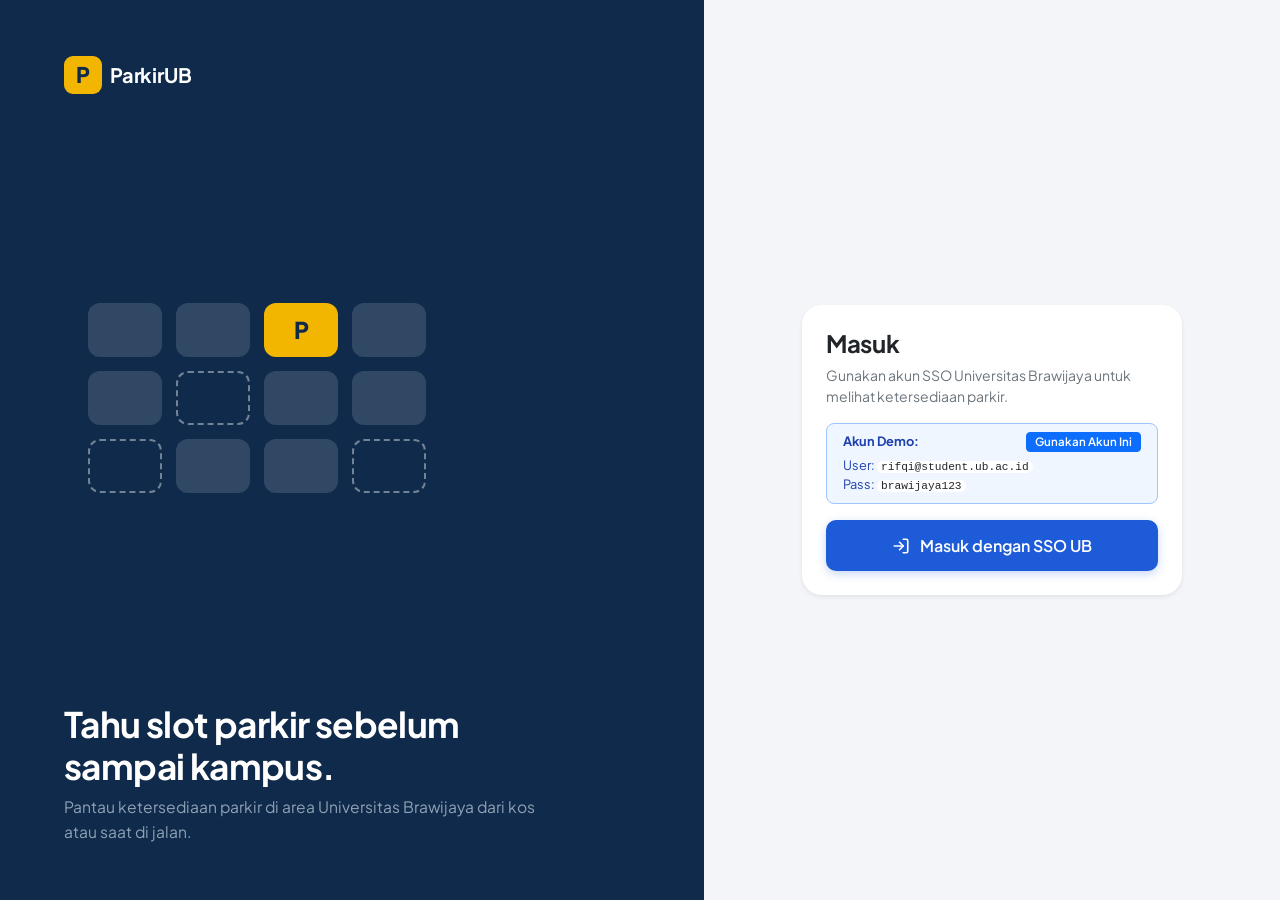
==== index.html @ c6889c24 "feat: first" ====
<!DOCTYPE html>
<html lang="id">
<head>
  <meta charset="UTF-8">
  <meta name="viewport" content="width=device-width, initial-scale=1.0">
  <title>ParkirUB - Pantau Slot Parkir Universitas Brawijaya</title>

  <!-- Google Fonts: Plus Jakarta Sans -->
  <link rel="preconnect" href="https://fonts.googleapis.com">
  <link rel="preconnect" href="https://fonts.gstatic.com" crossorigin>
  <link href="https://fonts.googleapis.com/css2?family=Plus+Jakarta+Sans:wght@400;500;600;700;800&display=swap" rel="stylesheet">

  <!-- Bootstrap 5.3.3 CSS -->
  <link href="https://cdn.jsdelivr.net/npm/bootstrap@5.3.3/dist/css/bootstrap.min.css" rel="stylesheet">

  <!-- CSS Khusus Halaman Login -->
  <link rel="stylesheet" href="css/login.css">
</head>
<body>

  <main class="login-wrapper">
    
    <!-- SISI KIRI (Branding, Grid Parkir, Tagline) -->
    <section class="left-panel">
      
      <!-- Logo Brand -->
      <div class="d-inline-flex align-items-center gap-2 user-select-none">
        <div style="width: 38px; height: 38px; background-color: #F2B601; color: #0F2A4A; border-radius: 9px; display: flex; align-items: center; justify-content: center; font-weight: 800; font-size: 1.35rem;">
          P
        </div>
        <span class="fs-5 fw-bold text-white" style="letter-spacing: -0.2px;">ParkirUB</span>
      </div>

      <!-- Ilustrasi Grid Tempat Parkir (3 Baris x 4 Kolom) -->
      <div class="d-flex align-items-center justify-content-center justify-content-lg-start my-4 ps-lg-4">
        <div class="parking-grid">
          <!-- Baris 1: Terisi, Terisi, Kuning 'P', Terisi -->
          <div class="parking-box solid"></div>
          <div class="parking-box solid"></div>
          <div class="parking-box yellow">P</div>
          <div class="parking-box solid"></div>

          <!-- Baris 2: Terisi, Kosong (Dashed), Terisi, Terisi -->
          <div class="parking-box solid"></div>
          <div class="parking-box dashed" title="Slot Kosong (Tersedia)"></div>
          <div class="parking-box solid"></div>
          <div class="parking-box solid"></div>

          <!-- Baris 3: Kosong (Dashed), Terisi, Terisi, Kosong (Dashed) -->
          <div class="parking-box dashed" title="Slot Kosong (Tersedia)"></div>
          <div class="parking-box solid"></div>
          <div class="parking-box solid"></div>
          <div class="parking-box dashed" title="Slot Kosong (Tersedia)"></div>
        </div>
      </div>

      <!-- Teks Informasi Bawah -->
      <div style="max-width: 480px;">
        <h1 class="fw-bold text-white mb-2" style="font-size: 2.2rem; line-height: 1.2; letter-spacing: -0.6px;">
          Tahu slot parkir sebelum<br class="d-none d-sm-inline"> sampai kampus.
        </h1>
        <p class="mb-0" style="color: #8FA1B4; font-size: 0.98rem; line-height: 1.55;">
          Pantau ketersediaan parkir di area Universitas Brawijaya dari kos atau saat di jalan.
        </p>
      </div>

    </section>

    <!-- SISI KANAN (Card Masuk SSO) -->
    <section class="right-panel">
      <div class="card border-0 shadow-sm p-4 p-sm-4" style="border-radius: 20px; max-width: 380px; width: 100%;">
        <h2 class="fw-bold text-dark mb-2" style="font-size: 1.5rem; letter-spacing: -0.3px;">Masuk</h2>
        <p class="text-secondary small mb-3" style="line-height: 1.5;">
          Gunakan akun SSO Universitas Brawijaya untuk melihat ketersediaan parkir.
        </p>
        
        <!-- Info Akun Demo (Praktis untuk Uji Coba) -->
        <div class="p-2 px-3 rounded-3 mb-3 border border-primary-subtle" style="background-color: #EFF6FF; font-size: 0.8rem; color: #1E40AF;">
          <div class="d-flex justify-content-between align-items-center mb-1">
            <strong>Akun Demo:</strong>
            <button type="button" class="btn btn-sm btn-primary py-0 px-2 fw-semibold" style="font-size: 0.72rem;" id="btnQuickDemo">Gunakan Akun Ini</button>
          </div>
          <div>User: <code class="px-1 rounded bg-white text-dark">rifqi@student.ub.ac.id</code></div>
          <div>Pass: <code class="px-1 rounded bg-white text-dark">brawijaya123</code></div>
        </div>

        <button type="button" class="btn-sso" id="btnSsoLogin">
          <!-- Icon Sign In (->]) -->
          <svg width="18" height="18" viewBox="0 0 24 24" fill="none" stroke="currentColor" stroke-width="2.2" stroke-linecap="round" stroke-linejoin="round">
            <path d="M15 3h4a2 2 0 0 1 2 2v14a2 2 0 0 1-2 2h-4"></path>
            <polyline points="10 17 15 12 10 7"></polyline>
            <line x1="15" y1="12" x2="3" y2="12"></line>
          </svg>
          <span>Masuk dengan SSO UB</span>
        </button>
      </div>
    </section>

  </main>

  <!-- Modal Interaktif Simulasi SSO UB -->
  <div class="modal fade" id="ssoModal" tabindex="-1" aria-labelledby="ssoModalLabel" aria-hidden="true">
    <div class="modal-dialog modal-dialog-centered">
      <div class="modal-content border-0 shadow" style="border-radius: 18px;">
        <div class="modal-header border-0 pb-0 flex-column align-items-start">
          <span class="badge rounded-pill text-bg-info text-dark fw-bold mb-1" style="font-size: 0.72rem; letter-spacing: 0.5px;">SSO UNIVERSITAS BRAWIJAYA</span>
          <h5 class="modal-title fw-bold text-dark" id="ssoModalLabel">Masuk dengan Akun UB</h5>
          <p class="text-muted small mb-0">Silakan masukkan kredensial Single Sign-On Anda</p>
        </div>
        <div class="modal-body pt-3">
          
          <div class="p-2 px-3 rounded-3 mb-3 border border-primary-subtle" style="background-color: #EFF6FF; font-size: 0.8rem; color: #1E40AF;">
            <div class="d-flex justify-content-between align-items-center">
              <span>Akun Demo: <code>rifqi@student.ub.ac.id</code> / <code>brawijaya123</code></span>
              <button type="button" class="btn btn-sm btn-primary py-0 px-2 fw-semibold" style="font-size: 0.72rem;" id="btnAutoFillModal">Isi Otomatis</button>
            </div>
          </div>

          <form id="ssoLoginForm">
            <div class="mb-3">
              <label for="ssoUsername" class="form-label small fw-semibold text-secondary">NIM / Email Mahasiswa</label>
              <input type="text" class="form-control rounded-3" id="ssoUsername" placeholder="Contoh: 21515020... / nama@student.ub.ac.id" required>
            </div>

            <div class="mb-3">
              <label for="ssoPassword" class="form-label small fw-semibold text-secondary">Kata Sandi</label>
              <input type="password" class="form-control rounded-3" id="ssoPassword" placeholder="Masukkan kata sandi SSO" required>
            </div>

            <div class="d-flex justify-content-between align-items-center mb-3">
              <div class="form-check">
                <input class="form-check-input" type="checkbox" id="rememberMe" checked>
                <label class="form-check-label small text-secondary" for="rememberMe">Ingat sesi saya</label>
              </div>
              <a href="#" class="small text-decoration-none text-primary" onclick="alert('Untuk kendala akun SSO, silakan hubungi Helpdesk TIK UB.'); return false;">Lupa kata sandi?</a>
            </div>

            <button type="submit" class="btn-sso w-100" id="btnSubmitLogin">
              <svg width="18" height="18" viewBox="0 0 24 24" fill="none" stroke="currentColor" stroke-width="2.2" stroke-linecap="round" stroke-linejoin="round">
                <path d="M15 3h4a2 2 0 0 1 2 2v14a2 2 0 0 1-2 2h-4"></path>
                <polyline points="10 17 15 12 10 7"></polyline>
                <line x1="15" y1="12" x2="3" y2="12"></line>
              </svg>
              <span>Verifikasi & Masuk ke Dashboard</span>
            </button>

            <!-- Feedback Alert -->
            <div id="loginAlert" class="alert d-none mt-3 mb-0" role="alert"></div>
          </form>
        </div>
      </div>
    </div>
  </div>

  <!-- Bootstrap 5.3.3 JS Bundle -->
  <script src="https://cdn.jsdelivr.net/npm/bootstrap@5.3.3/dist/js/bootstrap.bundle.min.js"></script>

  <!-- Custom JavaScript -->
  <script src="js/script.js"></script>
</body>
</html>
---- css/login.css ----
/* ==========================================================================
   UBParkir - Login Page Style (login.css)
   Khusus Halaman Index / Login SSO
   ========================================================================== */

:root {
  --primary-navy: #0F2A4A;
  --bg-light: #F3F5F8;
  --accent-yellow: #F2B601;
  --btn-blue: #1E5BD8;
  --btn-blue-hover: #1748af;
  --slot-solid: #314864;
  --slot-dashed: rgba(255, 255, 255, 0.42);
}

body {
  font-family: 'Plus Jakarta Sans', sans-serif;
  background-color: var(--bg-light);
  margin: 0;
  min-height: 100vh;
}

/* Layout Split-Screen 55% / 45% */
.login-wrapper {
  display: flex;
  min-height: 100vh;
}

.left-panel {
  flex: 0 0 55%;
  max-width: 55%;
  background-color: var(--primary-navy);
  color: #ffffff;
  display: flex;
  flex-direction: column;
  justify-content: space-between;
  padding: 3.5rem 4rem;
}

.right-panel {
  flex: 0 0 45%;
  max-width: 45%;
  background-color: var(--bg-light);
  display: flex;
  align-items: center;
  justify-content: center;
  padding: 2.5rem 1.5rem;
}

/* Grid Matriks Slot Parkir */
.parking-grid {
  display: grid;
  grid-template-columns: repeat(4, 74px);
  grid-template-rows: repeat(3, 54px);
  gap: 14px;
}

.parking-box {
  border-radius: 12px;
  display: flex;
  align-items: center;
  justify-content: center;
  transition: transform 0.2s ease;
  user-select: none;
}

.parking-box.solid {
  background-color: var(--slot-solid);
}

.parking-box.dashed {
  background-color: transparent;
  border: 2px dashed var(--slot-dashed);
  cursor: pointer;
}

.parking-box.dashed:hover {
  border-color: #ffffff;
  background-color: rgba(255, 255, 255, 0.08);
  transform: translateY(-2px);
}

.parking-box.yellow {
  background-color: var(--accent-yellow);
  color: #0F2A4A;
  font-weight: 800;
  font-size: 1.45rem;
}

/* Tombol Masuk SSO */
.btn-sso {
  background-color: var(--btn-blue);
  color: #ffffff;
  border: none;
  border-radius: 10px;
  padding: 0.85rem 1.25rem;
  font-weight: 600;
  display: flex;
  align-items: center;
  justify-content: center;
  gap: 0.65rem;
  width: 100%;
  transition: all 0.2s ease;
  box-shadow: 0 3px 10px rgba(30, 91, 216, 0.25);
}

.btn-sso:hover {
  background-color: var(--btn-blue-hover);
  color: #ffffff;
  transform: translateY(-1px);
}

/* Responsive Mobile & Tablet */
@media (max-width: 991.98px) {
  .login-wrapper {
    flex-direction: column;
  }
  .left-panel, .right-panel {
    flex: 0 0 100%;
    max-width: 100%;
    padding: 2.5rem 1.5rem;
  }
  .parking-grid {
    margin: 2rem auto;
  }
}
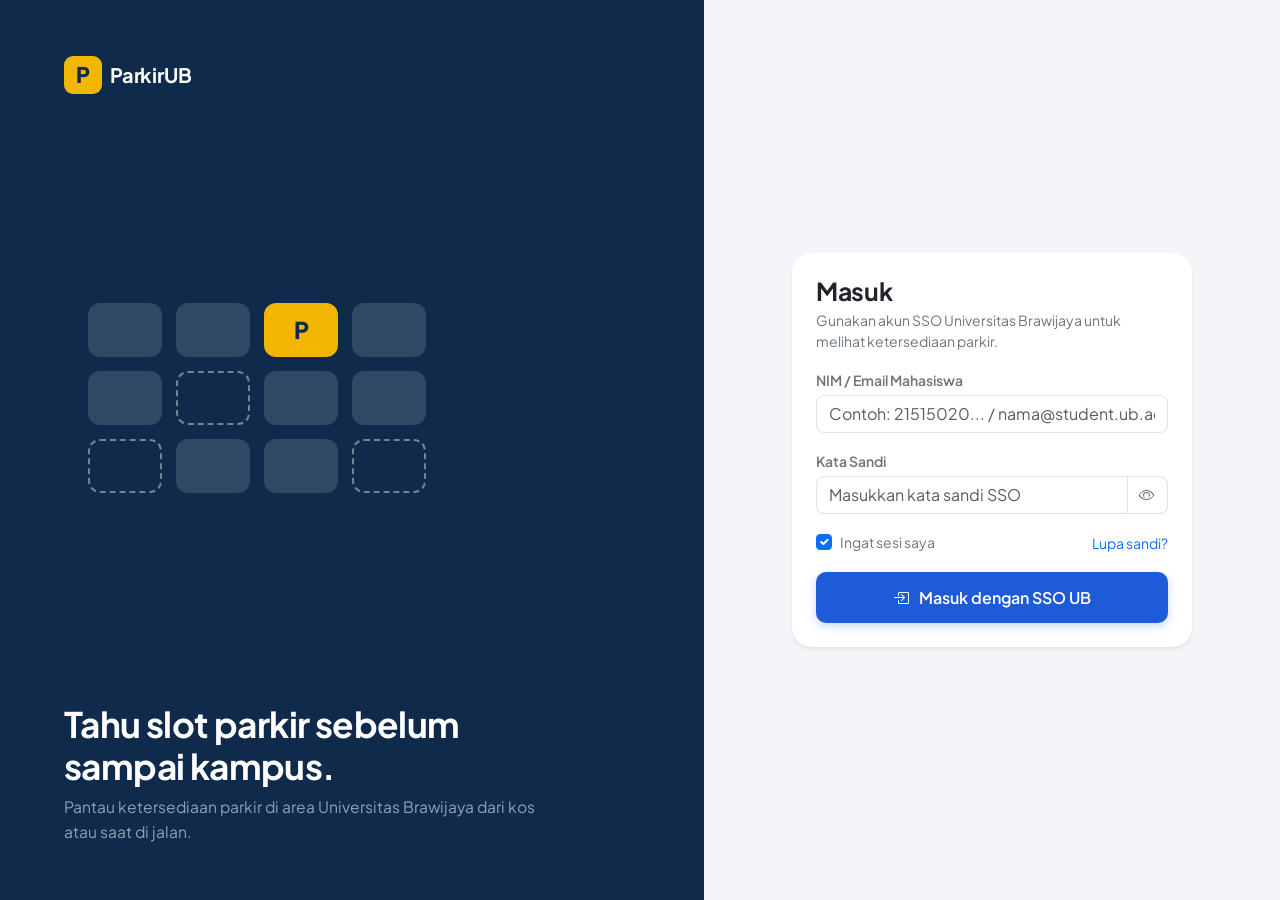
==== commit 756a5354: "icon fix" ====
--- a/index.html
+++ b/index.html
@@ -5,25 +5,23 @@
   <meta name="viewport" content="width=device-width, initial-scale=1.0">
   <title>ParkirUB - Pantau Slot Parkir Universitas Brawijaya</title>
 
-  <!-- Google Fonts: Plus Jakarta Sans -->
+  <link rel="icon" type="image/svg+xml" href="favicon.svg">
+
   <link rel="preconnect" href="https://fonts.googleapis.com">
   <link rel="preconnect" href="https://fonts.gstatic.com" crossorigin>
   <link href="https://fonts.googleapis.com/css2?family=Plus+Jakarta+Sans:wght@400;500;600;700;800&display=swap" rel="stylesheet">
 
-  <!-- Bootstrap 5.3.3 CSS -->
   <link href="https://cdn.jsdelivr.net/npm/bootstrap@5.3.3/dist/css/bootstrap.min.css" rel="stylesheet">
+  <link rel="stylesheet" href="https://cdn.jsdelivr.net/npm/bootstrap-icons@1.11.3/font/bootstrap-icons.min.css">
 
-  <!-- CSS Khusus Halaman Login -->
   <link rel="stylesheet" href="css/login.css">
 </head>
 <body>
 
   <main class="login-wrapper">
-    
-    <!-- SISI KIRI (Branding, Grid Parkir, Tagline) -->
+
     <section class="left-panel">
-      
-      <!-- Logo Brand -->
+
       <div class="d-inline-flex align-items-center gap-2 user-select-none">
         <div style="width: 38px; height: 38px; background-color: #F2B601; color: #0F2A4A; border-radius: 9px; display: flex; align-items: center; justify-content: center; font-weight: 800; font-size: 1.35rem;">
           P
@@ -31,22 +29,19 @@
         <span class="fs-5 fw-bold text-white" style="letter-spacing: -0.2px;">ParkirUB</span>
       </div>
 
-      <!-- Ilustrasi Grid Tempat Parkir (3 Baris x 4 Kolom) -->
       <div class="d-flex align-items-center justify-content-center justify-content-lg-start my-4 ps-lg-4">
         <div class="parking-grid">
-          <!-- Baris 1: Terisi, Terisi, Kuning 'P', Terisi -->
+
           <div class="parking-box solid"></div>
           <div class="parking-box solid"></div>
           <div class="parking-box yellow">P</div>
           <div class="parking-box solid"></div>
 
-          <!-- Baris 2: Terisi, Kosong (Dashed), Terisi, Terisi -->
           <div class="parking-box solid"></div>
           <div class="parking-box dashed" title="Slot Kosong (Tersedia)"></div>
           <div class="parking-box solid"></div>
           <div class="parking-box solid"></div>
 
-          <!-- Baris 3: Kosong (Dashed), Terisi, Terisi, Kosong (Dashed) -->
           <div class="parking-box dashed" title="Slot Kosong (Tersedia)"></div>
           <div class="parking-box solid"></div>
           <div class="parking-box solid"></div>
@@ -54,7 +49,6 @@
         </div>
       </div>
 
-      <!-- Teks Informasi Bawah -->
       <div style="max-width: 480px;">
         <h1 class="fw-bold text-white mb-2" style="font-size: 2.2rem; line-height: 1.2; letter-spacing: -0.6px;">
           Tahu slot parkir sebelum<br class="d-none d-sm-inline"> sampai kampus.
@@ -66,96 +60,51 @@
 
     </section>
 
-    <!-- SISI KANAN (Card Masuk SSO) -->
     <section class="right-panel">
-      <div class="card border-0 shadow-sm p-4 p-sm-4" style="border-radius: 20px; max-width: 380px; width: 100%;">
-        <h2 class="fw-bold text-dark mb-2" style="font-size: 1.5rem; letter-spacing: -0.3px;">Masuk</h2>
+      <div class="card border-0 shadow-sm p-4" style="border-radius: 20px; max-width: 400px; width: 100%;">
+        <h2 class="fw-bold text-dark mb-1" style="font-size: 1.55rem; letter-spacing: -0.3px;">Masuk</h2>
         <p class="text-secondary small mb-3" style="line-height: 1.5;">
           Gunakan akun SSO Universitas Brawijaya untuk melihat ketersediaan parkir.
         </p>
-        
-        <!-- Info Akun Demo (Praktis untuk Uji Coba) -->
-        <div class="p-2 px-3 rounded-3 mb-3 border border-primary-subtle" style="background-color: #EFF6FF; font-size: 0.8rem; color: #1E40AF;">
-          <div class="d-flex justify-content-between align-items-center mb-1">
-            <strong>Akun Demo:</strong>
-            <button type="button" class="btn btn-sm btn-primary py-0 px-2 fw-semibold" style="font-size: 0.72rem;" id="btnQuickDemo">Gunakan Akun Ini</button>
+
+        <form id="ssoLoginForm">
+          <div class="mb-3">
+            <label for="ssoUsername" class="form-label small fw-semibold text-secondary mb-1">NIM / Email Mahasiswa</label>
+            <input type="text" class="form-control rounded-3" id="ssoUsername" placeholder="Contoh: 21515020... / nama@student.ub.ac.id" required>
           </div>
-          <div>User: <code class="px-1 rounded bg-white text-dark">rifqi@student.ub.ac.id</code></div>
-          <div>Pass: <code class="px-1 rounded bg-white text-dark">brawijaya123</code></div>
-        </div>
 
-        <button type="button" class="btn-sso" id="btnSsoLogin">
-          <!-- Icon Sign In (->]) -->
-          <svg width="18" height="18" viewBox="0 0 24 24" fill="none" stroke="currentColor" stroke-width="2.2" stroke-linecap="round" stroke-linejoin="round">
-            <path d="M15 3h4a2 2 0 0 1 2 2v14a2 2 0 0 1-2 2h-4"></path>
-            <polyline points="10 17 15 12 10 7"></polyline>
-            <line x1="15" y1="12" x2="3" y2="12"></line>
-          </svg>
-          <span>Masuk dengan SSO UB</span>
-        </button>
+          <div class="mb-3">
+            <label for="ssoPassword" class="form-label small fw-semibold text-secondary mb-1">Kata Sandi</label>
+            <div class="input-group">
+              <input type="password" class="form-control rounded-start-3" id="ssoPassword" placeholder="Masukkan kata sandi SSO" required>
+              <button class="btn btn-outline-secondary border-start-0" type="button" id="btnTogglePassword" style="border-color: #dee2e6; border-top-right-radius: 0.5rem; border-bottom-right-radius: 0.5rem;" title="Lihat kata sandi">
+                <i class="bi bi-eye" id="eyeIcon"></i>
+              </button>
+            </div>
+          </div>
+
+          <div class="d-flex justify-content-between align-items-center mb-3">
+            <div class="form-check">
+              <input class="form-check-input" type="checkbox" id="rememberMe" checked>
+              <label class="form-check-label small text-secondary" for="rememberMe">Ingat sesi saya</label>
+            </div>
+            <a href="#" class="small text-decoration-none text-primary" onclick="alert('Untuk kendala akun SSO, silakan hubungi Helpdesk TIK UB (helpdesk@ub.ac.id).'); return false;">Lupa sandi?</a>
+          </div>
+
+          <button type="submit" class="btn-sso w-100" id="btnSubmitLogin">
+            <i class="bi bi-box-arrow-in-right"></i>
+            <span>Masuk dengan SSO UB</span>
+          </button>
+
+          <div id="loginAlert" class="alert d-none mt-3 mb-0" role="alert"></div>
+        </form>
       </div>
     </section>
 
   </main>
 
-  <!-- Modal Interaktif Simulasi SSO UB -->
-  <div class="modal fade" id="ssoModal" tabindex="-1" aria-labelledby="ssoModalLabel" aria-hidden="true">
-    <div class="modal-dialog modal-dialog-centered">
-      <div class="modal-content border-0 shadow" style="border-radius: 18px;">
-        <div class="modal-header border-0 pb-0 flex-column align-items-start">
-          <span class="badge rounded-pill text-bg-info text-dark fw-bold mb-1" style="font-size: 0.72rem; letter-spacing: 0.5px;">SSO UNIVERSITAS BRAWIJAYA</span>
-          <h5 class="modal-title fw-bold text-dark" id="ssoModalLabel">Masuk dengan Akun UB</h5>
-          <p class="text-muted small mb-0">Silakan masukkan kredensial Single Sign-On Anda</p>
-        </div>
-        <div class="modal-body pt-3">
-          
-          <div class="p-2 px-3 rounded-3 mb-3 border border-primary-subtle" style="background-color: #EFF6FF; font-size: 0.8rem; color: #1E40AF;">
-            <div class="d-flex justify-content-between align-items-center">
-              <span>Akun Demo: <code>rifqi@student.ub.ac.id</code> / <code>brawijaya123</code></span>
-              <button type="button" class="btn btn-sm btn-primary py-0 px-2 fw-semibold" style="font-size: 0.72rem;" id="btnAutoFillModal">Isi Otomatis</button>
-            </div>
-          </div>
-
-          <form id="ssoLoginForm">
-            <div class="mb-3">
-              <label for="ssoUsername" class="form-label small fw-semibold text-secondary">NIM / Email Mahasiswa</label>
-              <input type="text" class="form-control rounded-3" id="ssoUsername" placeholder="Contoh: 21515020... / nama@student.ub.ac.id" required>
-            </div>
-
-            <div class="mb-3">
-              <label for="ssoPassword" class="form-label small fw-semibold text-secondary">Kata Sandi</label>
-              <input type="password" class="form-control rounded-3" id="ssoPassword" placeholder="Masukkan kata sandi SSO" required>
-            </div>
-
-            <div class="d-flex justify-content-between align-items-center mb-3">
-              <div class="form-check">
-                <input class="form-check-input" type="checkbox" id="rememberMe" checked>
-                <label class="form-check-label small text-secondary" for="rememberMe">Ingat sesi saya</label>
-              </div>
-              <a href="#" class="small text-decoration-none text-primary" onclick="alert('Untuk kendala akun SSO, silakan hubungi Helpdesk TIK UB.'); return false;">Lupa kata sandi?</a>
-            </div>
-
-            <button type="submit" class="btn-sso w-100" id="btnSubmitLogin">
-              <svg width="18" height="18" viewBox="0 0 24 24" fill="none" stroke="currentColor" stroke-width="2.2" stroke-linecap="round" stroke-linejoin="round">
-                <path d="M15 3h4a2 2 0 0 1 2 2v14a2 2 0 0 1-2 2h-4"></path>
-                <polyline points="10 17 15 12 10 7"></polyline>
-                <line x1="15" y1="12" x2="3" y2="12"></line>
-              </svg>
-              <span>Verifikasi & Masuk ke Dashboard</span>
-            </button>
-
-            <!-- Feedback Alert -->
-            <div id="loginAlert" class="alert d-none mt-3 mb-0" role="alert"></div>
-          </form>
-        </div>
-      </div>
-    </div>
-  </div>
-
-  <!-- Bootstrap 5.3.3 JS Bundle -->
   <script src="https://cdn.jsdelivr.net/npm/bootstrap@5.3.3/dist/js/bootstrap.bundle.min.js"></script>
 
-  <!-- Custom JavaScript -->
-  <script src="js/script.js"></script>
+  <script src="js/login.js"></script>
 </body>
 </html>
--- a/css/login.css
+++ b/css/login.css
@@ -1,8 +1,3 @@
-/* ==========================================================================
-   UBParkir - Login Page Style (login.css)
-   Khusus Halaman Index / Login SSO
-   ========================================================================== */
-
 :root {
   --primary-navy: #0F2A4A;
   --bg-light: #F3F5F8;
@@ -20,7 +15,6 @@
   min-height: 100vh;
 }
 
-/* Layout Split-Screen 55% / 45% */
 .login-wrapper {
   display: flex;
   min-height: 100vh;
@@ -47,7 +41,6 @@
   padding: 2.5rem 1.5rem;
 }
 
-/* Grid Matriks Slot Parkir */
 .parking-grid {
   display: grid;
   grid-template-columns: repeat(4, 74px);
@@ -87,7 +80,6 @@
   font-size: 1.45rem;
 }
 
-/* Tombol Masuk SSO */
 .btn-sso {
   background-color: var(--btn-blue);
   color: #ffffff;
@@ -110,7 +102,11 @@
   transform: translateY(-1px);
 }
 
-/* Responsive Mobile & Tablet */
+.form-control:focus {
+  border-color: var(--btn-blue);
+  box-shadow: 0 0 0 3px rgba(30, 91, 216, 0.15);
+}
+
 @media (max-width: 991.98px) {
   .login-wrapper {
     flex-direction: column;
@@ -124,4 +120,3 @@
     margin: 2rem auto;
   }
 }
-
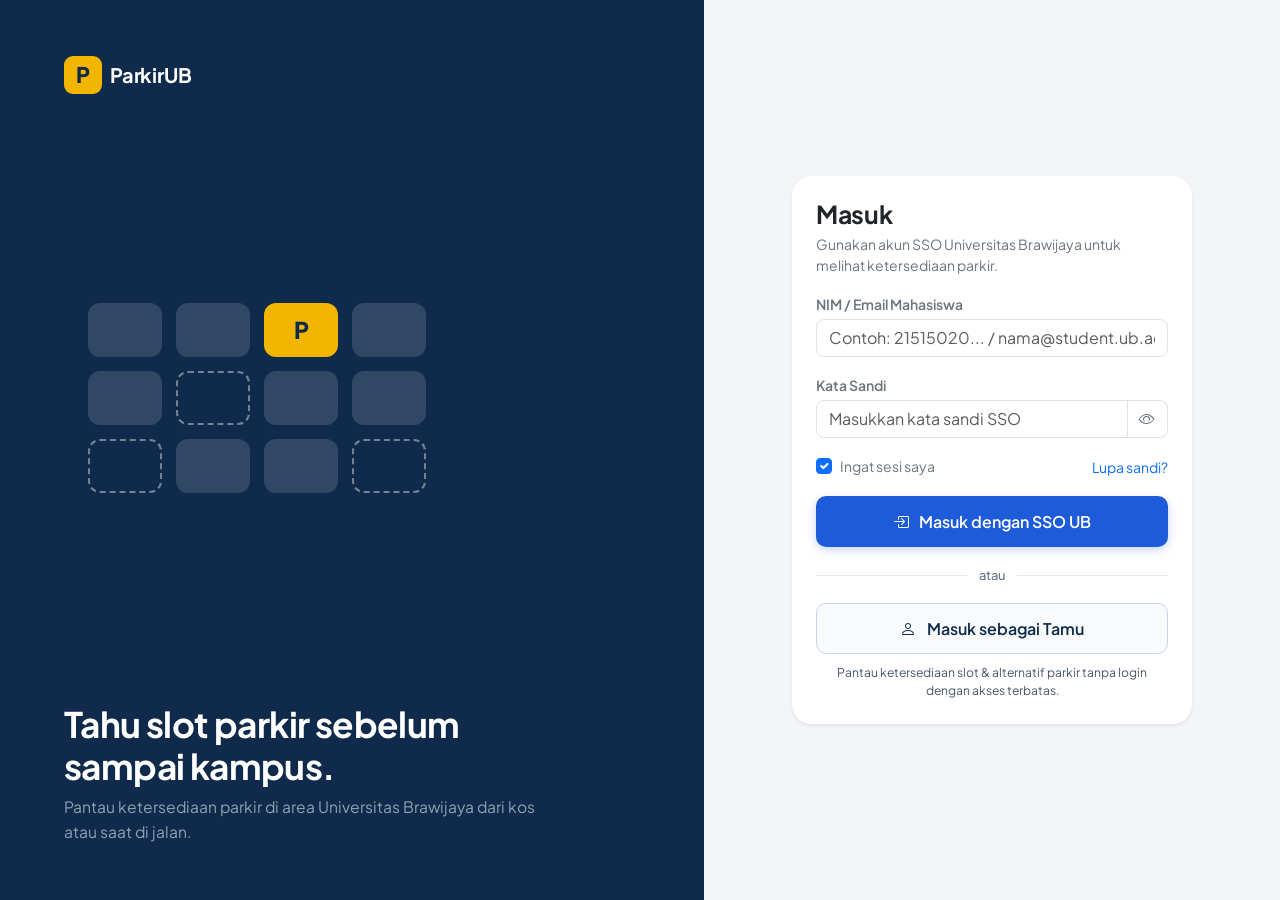
==== commit ef608cd8: "apalah" ====
--- a/index.html
+++ b/index.html
@@ -3,6 +3,7 @@
 <head>
   <meta charset="UTF-8">
   <meta name="viewport" content="width=device-width, initial-scale=1.0">
+  <meta name="description" content="ParkirUB - Pantau ketersediaan slot parkir di Universitas Brawijaya secara langsung atau masuk sebagai tamu.">
   <title>ParkirUB - Pantau Slot Parkir Universitas Brawijaya</title>
 
   <link rel="icon" type="image/svg+xml" href="favicon.svg">
@@ -77,8 +78,8 @@
             <label for="ssoPassword" class="form-label small fw-semibold text-secondary mb-1">Kata Sandi</label>
             <div class="input-group">
               <input type="password" class="form-control rounded-start-3" id="ssoPassword" placeholder="Masukkan kata sandi SSO" required>
-              <button class="btn btn-outline-secondary border-start-0" type="button" id="btnTogglePassword" style="border-color: #dee2e6; border-top-right-radius: 0.5rem; border-bottom-right-radius: 0.5rem;" title="Lihat kata sandi">
-                <i class="bi bi-eye" id="eyeIcon"></i>
+              <button class="btn btn-outline-secondary border-start-0" type="button" id="btnTogglePassword" style="border-color: #dee2e6; border-top-right-radius: 0.5rem; border-bottom-right-radius: 0.5rem;" title="Lihat kata sandi" aria-label="Tampilkan atau sembunyikan kata sandi">
+                <i class="bi bi-eye" id="eyeIcon" aria-hidden="true"></i>
               </button>
             </div>
           </div>
@@ -88,16 +89,27 @@
               <input class="form-check-input" type="checkbox" id="rememberMe" checked>
               <label class="form-check-label small text-secondary" for="rememberMe">Ingat sesi saya</label>
             </div>
-            <a href="#" class="small text-decoration-none text-primary" onclick="alert('Untuk kendala akun SSO, silakan hubungi Helpdesk TIK UB (helpdesk@ub.ac.id).'); return false;">Lupa sandi?</a>
+            <a href="#" id="btnForgotPassword" class="small text-decoration-none text-primary">Lupa sandi?</a>
           </div>
 
           <button type="submit" class="btn-sso w-100" id="btnSubmitLogin">
-            <i class="bi bi-box-arrow-in-right"></i>
+            <i class="bi bi-box-arrow-in-right" aria-hidden="true"></i>
             <span>Masuk dengan SSO UB</span>
           </button>
 
           <div id="loginAlert" class="alert d-none mt-3 mb-0" role="alert"></div>
         </form>
+
+        <div class="login-divider"><span>atau</span></div>
+
+        <button type="button" class="btn-guest w-100" id="btnGuestLogin">
+          <i class="bi bi-person" aria-hidden="true"></i>
+          <span>Masuk sebagai Tamu</span>
+        </button>
+
+        <p class="guest-helper-note">
+          Pantau ketersediaan slot &amp; alternatif parkir tanpa login dengan akses terbatas.
+        </p>
       </div>
     </section>
 
@@ -105,6 +117,7 @@
 
   <script src="https://cdn.jsdelivr.net/npm/bootstrap@5.3.3/dist/js/bootstrap.bundle.min.js"></script>
 
+  <script src="js/auth.js"></script>
   <script src="js/login.js"></script>
 </body>
 </html>
--- a/css/login.css
+++ b/css/login.css
@@ -3,28 +3,37 @@
   --bg-light: #F3F5F8;
   --accent-yellow: #F2B601;
   --btn-blue: #1E5BD8;
-  --btn-blue-hover: #1748af;
+  --btn-blue-hover: #1748AF;
   --slot-solid: #314864;
   --slot-dashed: rgba(255, 255, 255, 0.42);
 }
 
 body {
-  font-family: 'Plus Jakarta Sans', sans-serif;
+  font-family: 'Plus Jakarta Sans', -apple-system, BlinkMacSystemFont, sans-serif;
   background-color: var(--bg-light);
   margin: 0;
   min-height: 100vh;
+  min-height: 100dvh;
+}
+
+a:focus-visible,
+button:focus-visible,
+input:focus-visible {
+  outline: 2px solid var(--btn-blue);
+  outline-offset: 2px;
 }
 
 .login-wrapper {
   display: flex;
   min-height: 100vh;
+  min-height: 100dvh;
 }
 
 .left-panel {
   flex: 0 0 55%;
   max-width: 55%;
   background-color: var(--primary-navy);
-  color: #ffffff;
+  color: #FFFFFF;
   display: flex;
   flex-direction: column;
   justify-content: space-between;
@@ -53,7 +62,7 @@
   display: flex;
   align-items: center;
   justify-content: center;
-  transition: transform 0.2s ease;
+  transition: transform 0.2s ease, border-color 0.2s ease, background-color 0.2s ease;
   user-select: none;
 }
 
@@ -68,7 +77,7 @@
 }
 
 .parking-box.dashed:hover {
-  border-color: #ffffff;
+  border-color: #FFFFFF;
   background-color: rgba(255, 255, 255, 0.08);
   transform: translateY(-2px);
 }
@@ -82,7 +91,7 @@
 
 .btn-sso {
   background-color: var(--btn-blue);
-  color: #ffffff;
+  color: #FFFFFF;
   border: none;
   border-radius: 10px;
   padding: 0.85rem 1.25rem;
@@ -92,14 +101,75 @@
   justify-content: center;
   gap: 0.65rem;
   width: 100%;
-  transition: all 0.2s ease;
+  transition: background-color 0.2s ease, transform 0.15s ease, box-shadow 0.2s ease;
   box-shadow: 0 3px 10px rgba(30, 91, 216, 0.25);
 }
 
 .btn-sso:hover {
   background-color: var(--btn-blue-hover);
-  color: #ffffff;
+  color: #FFFFFF;
   transform: translateY(-1px);
+}
+
+.btn-sso:active {
+  transform: scale(0.98);
+}
+
+.login-divider {
+  display: flex;
+  align-items: center;
+  gap: 0.75rem;
+  margin: 1.15rem 0;
+  color: #64748B;
+  font-size: 0.8rem;
+  font-weight: 500;
+}
+
+.login-divider::before,
+.login-divider::after {
+  content: "";
+  flex: 1;
+  height: 1px;
+  background-color: #E2E8F0;
+}
+
+.btn-guest {
+  background-color: #F8FAFC;
+  color: var(--primary-navy);
+  border: 1.5px solid #CBD5E1;
+  border-radius: 10px;
+  padding: 0.78rem 1.25rem;
+  font-weight: 600;
+  display: flex;
+  align-items: center;
+  justify-content: center;
+  gap: 0.65rem;
+  width: 100%;
+  transition: background-color 0.2s ease, border-color 0.2s ease, transform 0.15s ease;
+}
+
+.btn-guest:hover:not(:disabled) {
+  background-color: #EEF2F6;
+  border-color: #94A3B8;
+  color: var(--primary-navy);
+  transform: translateY(-1px);
+}
+
+.btn-guest:active:not(:disabled) {
+  transform: scale(0.98);
+}
+
+.btn-guest:disabled {
+  opacity: 0.7;
+  cursor: not-allowed;
+}
+
+.guest-helper-note {
+  font-size: 0.76rem;
+  color: #475569;
+  text-align: center;
+  line-height: 1.45;
+  margin: 0.65rem 0 0;
 }
 
 .form-control:focus {
@@ -111,12 +181,23 @@
   .login-wrapper {
     flex-direction: column;
   }
-  .left-panel, .right-panel {
+
+  .left-panel,
+  .right-panel {
     flex: 0 0 100%;
     max-width: 100%;
     padding: 2.5rem 1.5rem;
   }
+
   .parking-grid {
     margin: 2rem auto;
   }
 }
+
+@media (prefers-reduced-motion: reduce) {
+  *,
+  *::before,
+  *::after {
+    transition-duration: 0.01ms !important;
+  }
+}
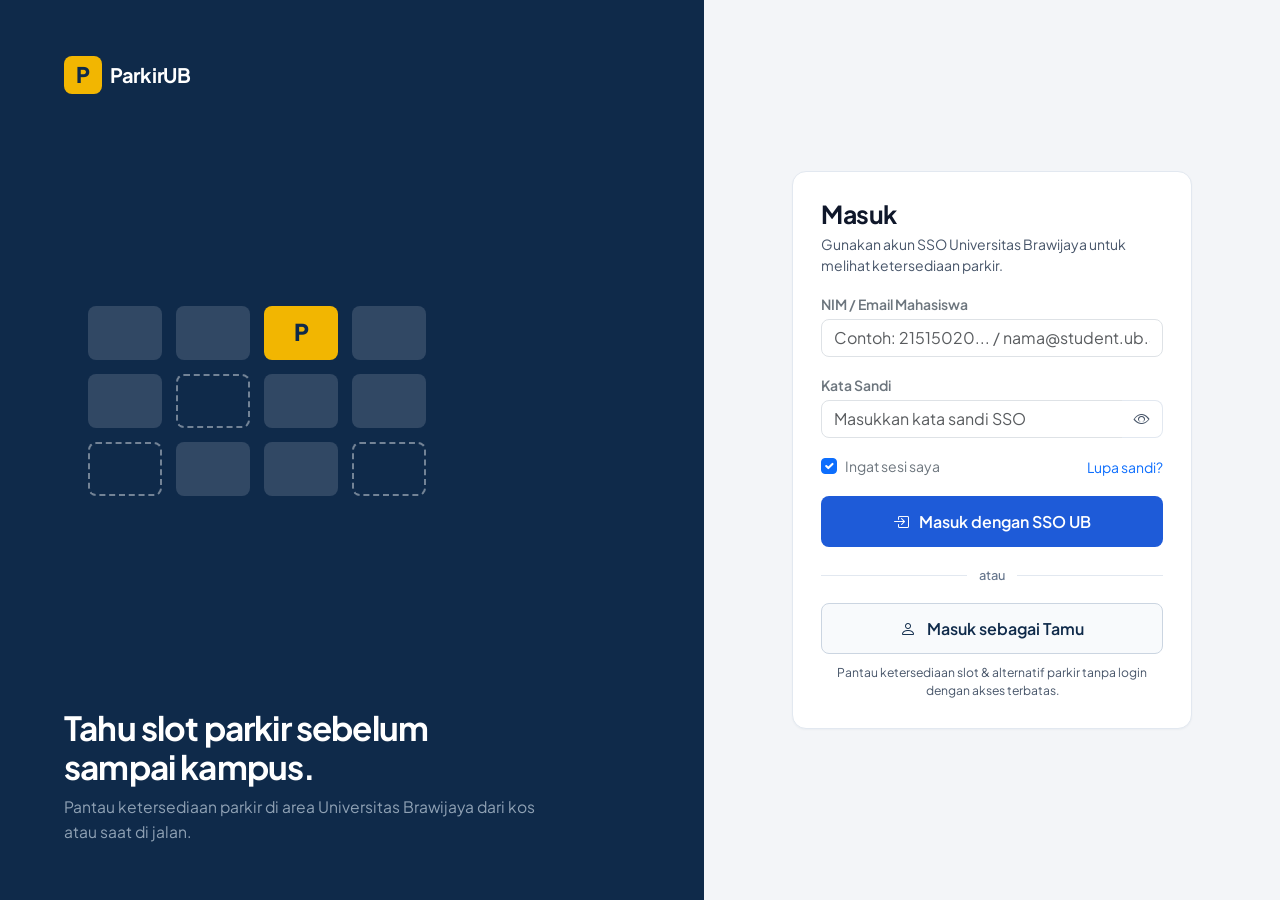
==== commit 01bb1003: "aduhai" ====
--- a/index.html
+++ b/index.html
@@ -10,7 +10,7 @@
 
   <link rel="preconnect" href="https://fonts.googleapis.com">
   <link rel="preconnect" href="https://fonts.gstatic.com" crossorigin>
-  <link href="https://fonts.googleapis.com/css2?family=Plus+Jakarta+Sans:wght@400;500;600;700;800&display=swap" rel="stylesheet">
+  <link href="https://fonts.googleapis.com/css2?family=JetBrains+Mono:wght@500;600;700&family=Plus+Jakarta+Sans:wght@400;500;600;700;800&display=swap" rel="stylesheet">
 
   <link href="https://cdn.jsdelivr.net/npm/bootstrap@5.3.3/dist/css/bootstrap.min.css" rel="stylesheet">
   <link rel="stylesheet" href="https://cdn.jsdelivr.net/npm/bootstrap-icons@1.11.3/font/bootstrap-icons.min.css">
@@ -24,10 +24,10 @@
     <section class="left-panel">
 
       <div class="d-inline-flex align-items-center gap-2 user-select-none">
-        <div style="width: 38px; height: 38px; background-color: #F2B601; color: #0F2A4A; border-radius: 9px; display: flex; align-items: center; justify-content: center; font-weight: 800; font-size: 1.35rem;">
+        <div class="login-brand-mark">
           P
         </div>
-        <span class="fs-5 fw-bold text-white" style="letter-spacing: -0.2px;">ParkirUB</span>
+        <span class="login-brand-name">ParkirUB</span>
       </div>
 
       <div class="d-flex align-items-center justify-content-center justify-content-lg-start my-4 ps-lg-4">
@@ -50,11 +50,11 @@
         </div>
       </div>
 
-      <div style="max-width: 480px;">
-        <h1 class="fw-bold text-white mb-2" style="font-size: 2.2rem; line-height: 1.2; letter-spacing: -0.6px;">
+      <div class="login-hero-copy">
+        <h1 class="login-hero-title">
           Tahu slot parkir sebelum<br class="d-none d-sm-inline"> sampai kampus.
         </h1>
-        <p class="mb-0" style="color: #8FA1B4; font-size: 0.98rem; line-height: 1.55;">
+        <p class="login-hero-subtitle">
           Pantau ketersediaan parkir di area Universitas Brawijaya dari kos atau saat di jalan.
         </p>
       </div>
@@ -62,9 +62,9 @@
     </section>
 
     <section class="right-panel">
-      <div class="card border-0 shadow-sm p-4" style="border-radius: 20px; max-width: 400px; width: 100%;">
-        <h2 class="fw-bold text-dark mb-1" style="font-size: 1.55rem; letter-spacing: -0.3px;">Masuk</h2>
-        <p class="text-secondary small mb-3" style="line-height: 1.5;">
+      <div class="login-card">
+        <h2 class="login-card-title">Masuk</h2>
+        <p class="login-card-subtitle">
           Gunakan akun SSO Universitas Brawijaya untuk melihat ketersediaan parkir.
         </p>
 
@@ -78,7 +78,7 @@
             <label for="ssoPassword" class="form-label small fw-semibold text-secondary mb-1">Kata Sandi</label>
             <div class="input-group">
               <input type="password" class="form-control rounded-start-3" id="ssoPassword" placeholder="Masukkan kata sandi SSO" required>
-              <button class="btn btn-outline-secondary border-start-0" type="button" id="btnTogglePassword" style="border-color: #dee2e6; border-top-right-radius: 0.5rem; border-bottom-right-radius: 0.5rem;" title="Lihat kata sandi" aria-label="Tampilkan atau sembunyikan kata sandi">
+              <button class="btn btn-outline-secondary border-start-0 btn-toggle-pass" type="button" id="btnTogglePassword" title="Lihat kata sandi" aria-label="Tampilkan atau sembunyikan kata sandi">
                 <i class="bi bi-eye" id="eyeIcon" aria-hidden="true"></i>
               </button>
             </div>
--- a/css/login.css
+++ b/css/login.css
@@ -1,19 +1,35 @@
 :root {
   --primary-navy: #0F2A4A;
+  --bg-canvas: #F3F5F8;
   --bg-light: #F3F5F8;
+  --bg-surface: #FFFFFF;
+  --bg-subtle: #F8FAFC;
   --accent-yellow: #F2B601;
   --btn-blue: #1E5BD8;
-  --btn-blue-hover: #1748AF;
+  --btn-blue-hover: #164CC0;
+  --text-primary: #0F172A;
+  --text-secondary: #475569;
+  --text-muted: #64748B;
+  --border-subtle: #E2E8F0;
+  --border-hover: #CBD5E1;
+  --shadow-flat: 0 1px 2px rgba(15, 42, 74, 0.04);
+  --radius-sm: 6px;
+  --radius-md: 8px;
+  --radius-lg: 14px;
+  --font-sans: 'Plus Jakarta Sans', -apple-system, BlinkMacSystemFont, sans-serif;
+  --ease-out: cubic-bezier(0.23, 1, 0.32, 1);
   --slot-solid: #314864;
   --slot-dashed: rgba(255, 255, 255, 0.42);
 }
 
 body {
-  font-family: 'Plus Jakarta Sans', -apple-system, BlinkMacSystemFont, sans-serif;
-  background-color: var(--bg-light);
+  font-family: var(--font-sans);
+  background-color: var(--bg-canvas);
+  color: var(--text-primary);
   margin: 0;
   min-height: 100vh;
   min-height: 100dvh;
+  overflow-x: clip;
 }
 
 a:focus-visible,
@@ -43,11 +59,79 @@
 .right-panel {
   flex: 0 0 45%;
   max-width: 45%;
-  background-color: var(--bg-light);
+  background-color: var(--bg-canvas);
   display: flex;
   align-items: center;
   justify-content: center;
   padding: 2.5rem 1.5rem;
+}
+
+.login-brand-mark {
+  width: 38px;
+  height: 38px;
+  background-color: var(--accent-yellow);
+  color: var(--primary-navy);
+  border-radius: var(--radius-md);
+  display: flex;
+  align-items: center;
+  justify-content: center;
+  font-weight: 800;
+  font-size: 1.35rem;
+  flex-shrink: 0;
+}
+
+.login-brand-name {
+  font-size: 1.25rem;
+  font-weight: 700;
+  color: #FFFFFF;
+  letter-spacing: -0.015em;
+}
+
+.login-hero-copy {
+  max-width: 480px;
+}
+
+.login-hero-title {
+  font-size: clamp(1.75rem, 2.6vw, 2.2rem);
+  font-weight: 700;
+  line-height: 1.2;
+  letter-spacing: -0.025em;
+  color: #FFFFFF;
+  margin: 0 0 0.5rem;
+  text-wrap: balance;
+}
+
+.login-hero-subtitle {
+  color: #8FA1B4;
+  font-size: 0.98rem;
+  line-height: 1.55;
+  margin: 0;
+  max-width: 55ch;
+}
+
+.login-card {
+  background-color: var(--bg-surface);
+  border: 1px solid var(--border-subtle);
+  border-radius: var(--radius-lg);
+  box-shadow: var(--shadow-flat);
+  padding: 1.75rem;
+  max-width: 400px;
+  width: 100%;
+}
+
+.login-card-title {
+  font-size: 1.55rem;
+  font-weight: 700;
+  letter-spacing: -0.02em;
+  color: var(--text-primary);
+  margin: 0 0 0.25rem;
+}
+
+.login-card-subtitle {
+  font-size: 0.875rem;
+  color: var(--text-secondary);
+  line-height: 1.5;
+  margin: 0 0 1rem;
 }
 
 .parking-grid {
@@ -58,11 +142,11 @@
 }
 
 .parking-box {
-  border-radius: 12px;
-  display: flex;
-  align-items: center;
-  justify-content: center;
-  transition: transform 0.2s ease, border-color 0.2s ease, background-color 0.2s ease;
+  border-radius: var(--radius-md);
+  display: flex;
+  align-items: center;
+  justify-content: center;
+  transition: transform 140ms var(--ease-out), border-color 140ms var(--ease-out), background-color 140ms var(--ease-out);
   user-select: none;
 }
 
@@ -84,7 +168,7 @@
 
 .parking-box.yellow {
   background-color: var(--accent-yellow);
-  color: #0F2A4A;
+  color: var(--primary-navy);
   font-weight: 800;
   font-size: 1.45rem;
 }
@@ -93,7 +177,7 @@
   background-color: var(--btn-blue);
   color: #FFFFFF;
   border: none;
-  border-radius: 10px;
+  border-radius: var(--radius-md);
   padding: 0.85rem 1.25rem;
   font-weight: 600;
   display: flex;
@@ -101,18 +185,17 @@
   justify-content: center;
   gap: 0.65rem;
   width: 100%;
-  transition: background-color 0.2s ease, transform 0.15s ease, box-shadow 0.2s ease;
-  box-shadow: 0 3px 10px rgba(30, 91, 216, 0.25);
+  transition: background-color 140ms var(--ease-out), transform 140ms var(--ease-out);
 }
 
 .btn-sso:hover {
   background-color: var(--btn-blue-hover);
   color: #FFFFFF;
-  transform: translateY(-1px);
 }
 
 .btn-sso:active {
-  transform: scale(0.98);
+  transform: scale(0.97);
+  transition: transform 60ms var(--ease-out);
 }
 
 .login-divider {
@@ -120,7 +203,7 @@
   align-items: center;
   gap: 0.75rem;
   margin: 1.15rem 0;
-  color: #64748B;
+  color: var(--text-muted);
   font-size: 0.8rem;
   font-weight: 500;
 }
@@ -130,14 +213,14 @@
   content: "";
   flex: 1;
   height: 1px;
-  background-color: #E2E8F0;
+  background-color: var(--border-subtle);
 }
 
 .btn-guest {
-  background-color: #F8FAFC;
+  background-color: var(--bg-subtle);
   color: var(--primary-navy);
-  border: 1.5px solid #CBD5E1;
-  border-radius: 10px;
+  border: 1.5px solid var(--border-hover);
+  border-radius: var(--radius-md);
   padding: 0.78rem 1.25rem;
   font-weight: 600;
   display: flex;
@@ -145,18 +228,18 @@
   justify-content: center;
   gap: 0.65rem;
   width: 100%;
-  transition: background-color 0.2s ease, border-color 0.2s ease, transform 0.15s ease;
+  transition: background-color 140ms var(--ease-out), border-color 140ms var(--ease-out), transform 140ms var(--ease-out);
 }
 
 .btn-guest:hover:not(:disabled) {
   background-color: #EEF2F6;
   border-color: #94A3B8;
   color: var(--primary-navy);
-  transform: translateY(-1px);
 }
 
 .btn-guest:active:not(:disabled) {
-  transform: scale(0.98);
+  transform: scale(0.97);
+  transition: transform 60ms var(--ease-out);
 }
 
 .btn-guest:disabled {
@@ -164,9 +247,33 @@
   cursor: not-allowed;
 }
 
+.btn-toggle-pass {
+  border: 1px solid var(--border-subtle);
+  border-left: 0;
+  background-color: var(--bg-surface);
+  color: var(--text-secondary);
+  border-top-right-radius: var(--radius-md);
+  border-bottom-right-radius: var(--radius-md);
+  padding: 0.375rem 0.75rem;
+  display: inline-flex;
+  align-items: center;
+  justify-content: center;
+  transition: background-color 140ms var(--ease-out), color 140ms var(--ease-out), transform 60ms var(--ease-out);
+}
+
+.btn-toggle-pass:hover {
+  background-color: var(--bg-subtle);
+  color: var(--text-primary);
+}
+
+.btn-toggle-pass:active {
+  transform: scale(0.97);
+  transition: transform 60ms var(--ease-out);
+}
+
 .guest-helper-note {
   font-size: 0.76rem;
-  color: #475569;
+  color: var(--text-secondary);
   text-align: center;
   line-height: 1.45;
   margin: 0.65rem 0 0;
@@ -174,7 +281,7 @@
 
 .form-control:focus {
   border-color: var(--btn-blue);
-  box-shadow: 0 0 0 3px rgba(30, 91, 216, 0.15);
+  box-shadow: none;
 }
 
 @media (max-width: 991.98px) {
@@ -194,6 +301,16 @@
   }
 }
 
+@media (max-width: 767.98px) {
+  button,
+  .btn,
+  .btn-sso,
+  .btn-guest,
+  .btn-toggle-pass {
+    min-height: 44px;
+  }
+}
+
 @media (prefers-reduced-motion: reduce) {
   *,
   *::before,
